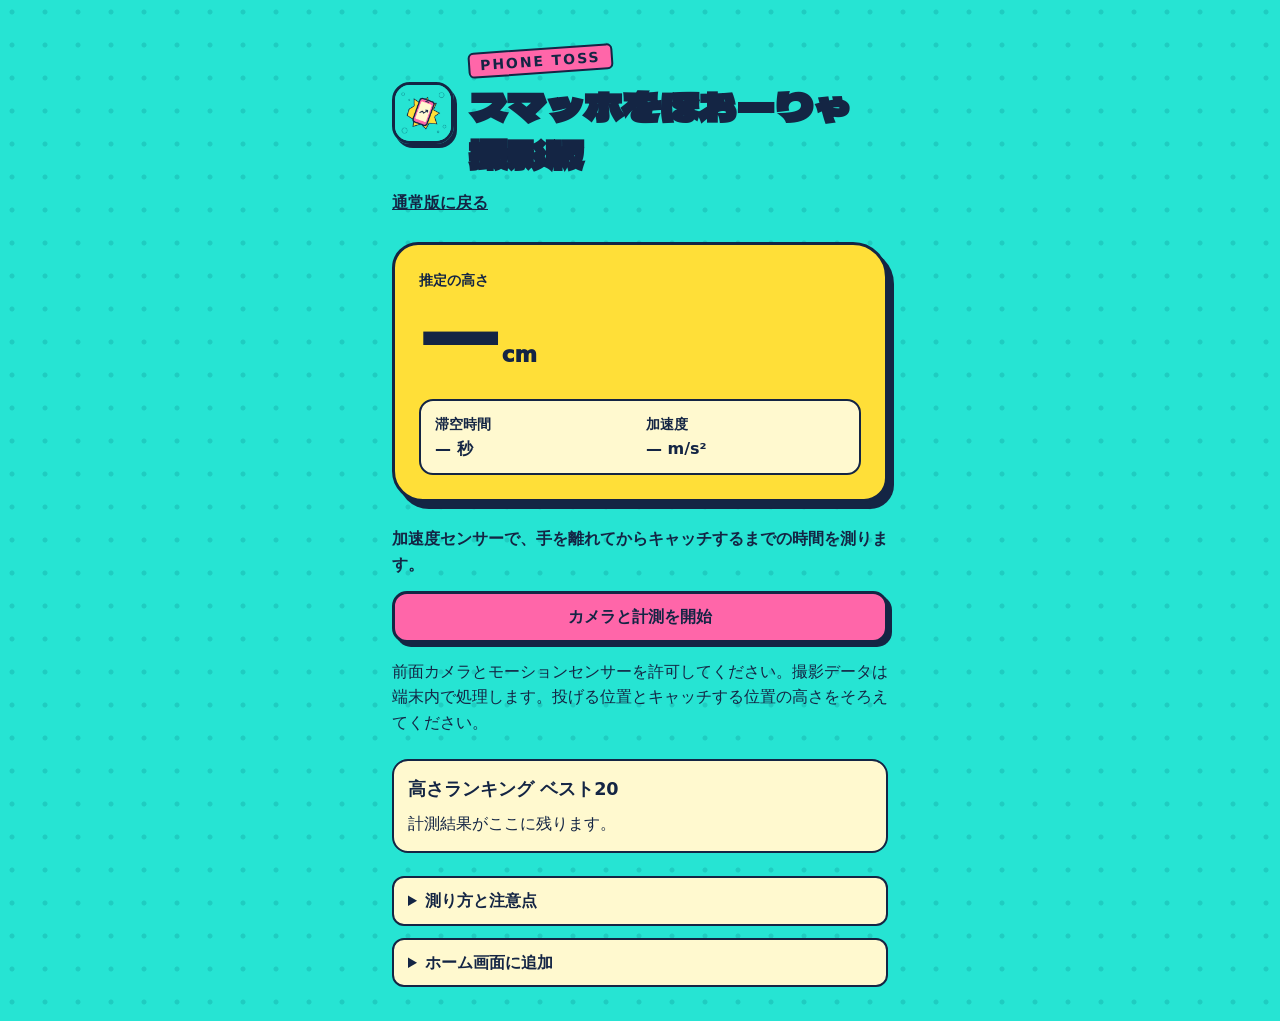
==== camera.html @ 1c97ed09 "Add top twenty rankings and a camera edition" ====
<!doctype html>
<html lang="ja">
<meta charset="utf-8">
<meta name="viewport" content="width=device-width, initial-scale=1">
<meta name="theme-color" content="#26e4d3">
<link rel="manifest" href="./camera.webmanifest">
<link rel="apple-touch-icon" href="./icon-180.png?v=2">
<link rel="icon" type="image/png" href="./icon-192.png">
<title>スマッホをほおーりゃ 撮影版 | Phone Toss</title>
<link rel="stylesheet" href="https://fonts.googleapis.com/css2?family=Dela+Gothic+One&amp;display=swap">
<link rel="stylesheet" href="./style.css">

<main>
<header><img src="./icon-192.png" width="62" height="62" alt=""><div><div class="brand" lang="en">Phone Toss</div><h1 class="camera-title">スマッホをほおーりゃ 撮影版</h1></div></header>
<a class="version" href="./">通常版に戻る</a>
<section class="panel" aria-label="測定結果">
<div class="label" id="label">推定の高さ</div><div class="score"><span id="height">—</span><span class="unit">cm</span></div>
<div class="metrics"><div><div class="label">滞空時間</div><div class="metric" id="duration">— 秒</div></div>
<div><div class="label">加速度</div><div class="metric" id="accel">— m/s²</div></div></div>
</section>
<p class="status" id="status" role="status">加速度センサーで、手を離れてからキャッチするまでの時間を測ります。</p>
<button id="start">カメラと計測を開始</button>
<p>前面カメラとモーションセンサーを許可してください。撮影データは端末内で処理します。投げる位置とキャッチする位置の高さをそろえてください。</p>
<section id="shots" hidden aria-labelledby="shots-title">
<h2 id="shots-title">キャッチの瞬間</h2>
<canvas id="photo" aria-label="スタンプ付きの選択画像"></canvas>
<label for="frame">コマ送り</label>
<input type="range" id="frame" min="0" max="0" value="0">
<output id="frame-number" for="frame"></output>
<button id="download" type="button">写真を保存</button>
<button id="share" type="button" hidden>写真を共有</button>
<p id="photo-status" role="status"></p>
</section>
<section id="records" aria-labelledby="records-title">
<h2 id="records-title">高さランキング ベスト20</h2>
<p id="history-empty">計測結果がここに残ります。</p>
<ol id="history" aria-label="高さ順の計測結果"></ol>
</section>
<details><summary>測り方と注意点</summary>
<p>許可を求められたら、モーションセンサーを許可してください。計測待機中に端末を上に軽く放り、手を離した位置と同じ高さでキャッチします。</p>
<p>加速度がほぼゼロになった時刻からキャッチまでの時間を <var>t</var> として、最高点までの高さを 9.80665 × <var>t</var>² ÷ 8 で推定します。端末の回転やセンサーの更新間隔で誤差が出ます。床への衝突もキャッチと判定されることがあります。</p>
<small>端末の落下や破損を防ぐため、周りに人のいない柔らかい場所で低く試してください。</small>
</details>
<details><summary>ホーム画面に追加</summary>
<p><strong>iPhone（Safari）</strong>　共有メニューから「ホーム画面に追加」を選びます。「Webアプリとして開く」が表示されたらオンにして「追加」を押します。</p>
<p><strong>Android（Chrome）</strong>　右上のメニューから「ホーム画面に追加」または「アプリをインストール」を選びます。</p>
</details>
</main>
<script type="module" src="./app.js"></script>
</html>
---- style.css ----
*{box-sizing:border-box}
:root{--ink:#142544;--paper:#fff9cf;--yellow:#ffdf38;--pink:#ff66a9}
body{margin:0;color:var(--ink);background:#26e4d3 radial-gradient(circle at 12px 12px,#129c9b55 2px,transparent 3px) 0 0/33px 33px;font:1rem/1.6 system-ui,sans-serif}
main{max-width:540px;margin:auto;padding:clamp(24px,6vw,48px) 22px 34px}
header{display:flex;align-items:center;gap:14px}
header img{width:62px;height:62px;border:3px solid var(--ink);border-radius:18px;box-shadow:3px 4px var(--ink)}
.brand{display:inline-block;background:var(--pink);border:2px solid var(--ink);padding:0 10px;border-radius:6px;font-size:.875rem;letter-spacing:.14em;text-transform:uppercase;font-weight:900;transform:rotate(-4deg)}
h1{font-size:clamp(1.25rem,5.7vw,2.5rem);margin:.2em 0 0;letter-spacing:-.045em;line-height:1.2;font-weight:950}
.panel{border:3px solid var(--ink);border-radius:26px 35px 24px 31px;background:var(--yellow);padding:24px;margin-top:26px;box-shadow:6px 7px var(--ink)}
.label{font-size:.875rem;font-weight:800}
.score{font-size:clamp(3.6rem,15vw,5rem);font-weight:950;line-height:1.1;letter-spacing:-.06em;font-variant-numeric:tabular-nums}
.unit{font-size:1.35rem;margin-left:.35em;letter-spacing:0}
.metrics{display:grid;grid-template-columns:1fr 1fr;gap:12px;margin-top:20px;padding:12px 14px;border:2px solid var(--ink);border-radius:14px;background:var(--paper)}
.metric{font-variant-numeric:tabular-nums;font-weight:800}
.status{margin:24px 0 13px;min-height:3.2em;font-weight:650}
button{width:100%;font:inherit;font-weight:900;min-height:52px;padding:10px 16px;border:3px solid var(--ink);border-radius:15px;cursor:pointer;color:var(--ink);box-shadow:4px 4px var(--ink)}
button:active:enabled{transform:translate(3px,3px);box-shadow:1px 1px var(--ink)}
#start{background:var(--pink)}
#records{margin-top:24px;border:2px solid var(--ink);border-radius:16px;background:var(--paper);padding:14px}
#records h2{font-size:1.1rem;margin:0 0 8px}
#records p{margin:0}
#history{list-style:none;padding:0;margin:0;max-height:18rem;overflow:auto}
#history li{display:flex;justify-content:space-between;align-items:baseline;gap:8px;flex-wrap:wrap;padding:8px 0;border-top:1px solid var(--ink)}
#history time{font-size:.875rem}
button:disabled{opacity:.6;cursor:default}
button:focus-visible,summary:focus-visible{outline:3px solid var(--ink);outline-offset:5px}
details{border:2px solid var(--ink);border-radius:12px;background:var(--paper);padding:10px 14px;margin-top:12px}
details:first-of-type{margin-top:23px}
summary{cursor:pointer;font-weight:800}
small{font-size:.875rem}

.version{display:inline-block;margin-top:12px;color:var(--ink);font-weight:800}
#shots{margin-top:24px;background:var(--paper);border:3px solid var(--ink);padding:14px;border-radius:17px}
#shots h2{margin:0 0 10px}
#shots canvas{display:block;width:100%;height:auto;max-height:55vh;object-fit:contain;background:var(--ink);border-radius:10px}
#frame{width:100%;min-height:44px;accent-color:#d01773}
#shots button{margin-top:10px;background:var(--pink)}
.camera-title,#shots h2{font-family:"Dela Gothic One",system-ui,sans-serif}
#history{list-style:decimal;padding-left:1.85rem}
#history li{display:list-item}
#history time{margin-left:.6rem}
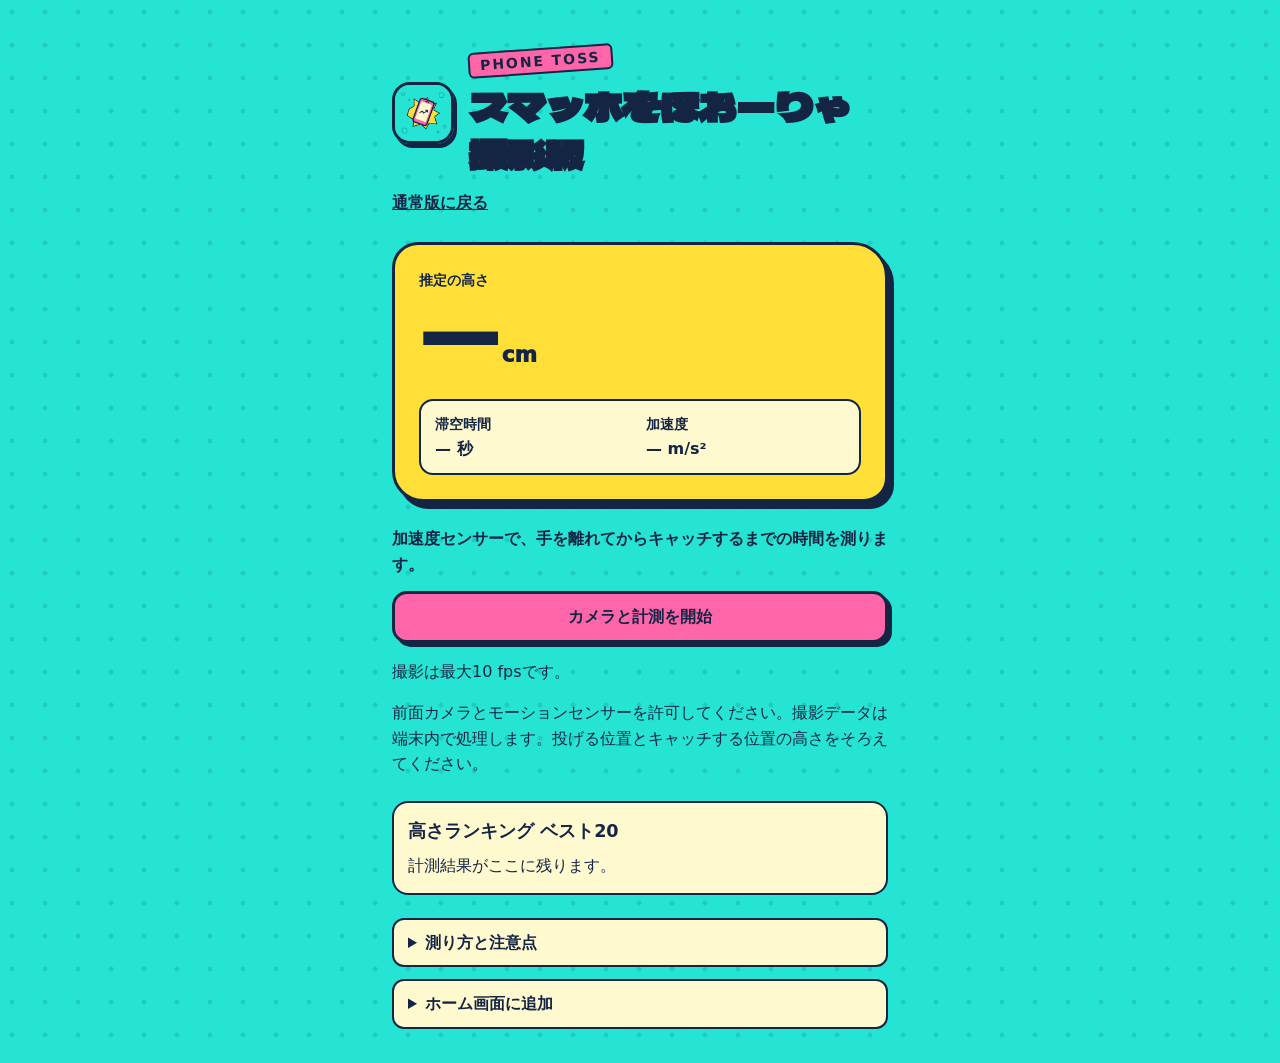
==== commit bcc7013a: "Capture at 10 fps and request shortest camera exposure" ====
--- a/camera.html
+++ b/camera.html
@@ -20,6 +20,7 @@
 </section>
 <p class="status" id="status" role="status">加速度センサーで、手を離れてからキャッチするまでの時間を測ります。</p>
 <button id="start">カメラと計測を開始</button>
+<p id="camera-settings" role="status">撮影は最大10 fpsです。</p>
 <p>前面カメラとモーションセンサーを許可してください。撮影データは端末内で処理します。投げる位置とキャッチする位置の高さをそろえてください。</p>
 <section id="shots" hidden aria-labelledby="shots-title">
 <h2 id="shots-title">キャッチの瞬間</h2>
@@ -46,5 +47,5 @@
 <p><strong>Android（Chrome）</strong>　右上のメニューから「ホーム画面に追加」または「アプリをインストール」を選びます。</p>
 </details>
 </main>
-<script type="module" src="./app.js"></script>
+<script type="module" src="./app.js?v=10fps"></script>
 </html>
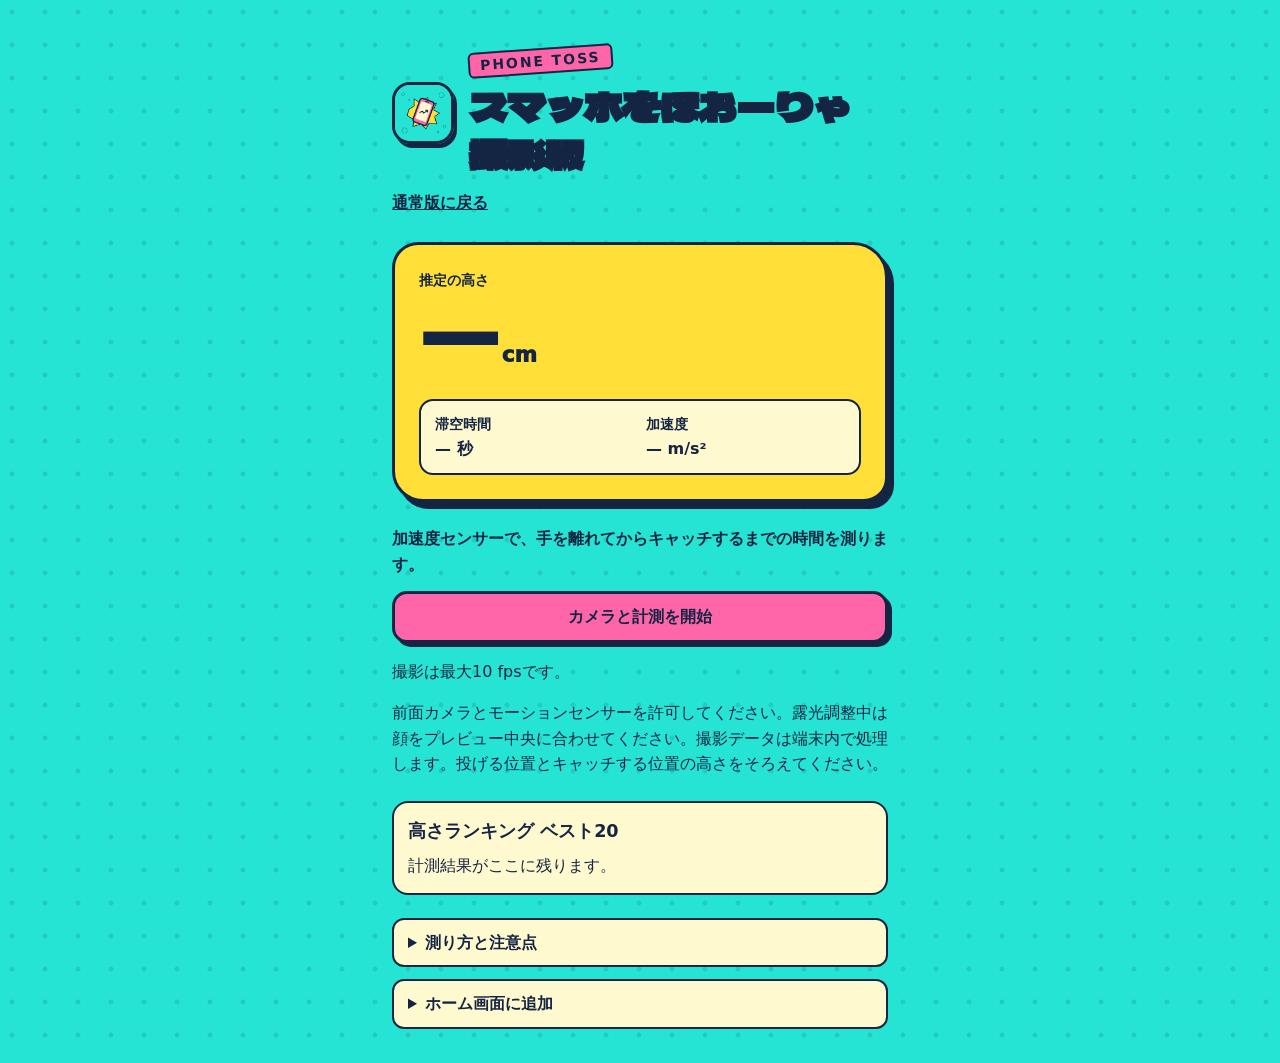
==== commit ad2e4ad7: "Tune short camera exposure for indoor lighting" ====
--- a/camera.html
+++ b/camera.html
@@ -20,8 +20,9 @@
 </section>
 <p class="status" id="status" role="status">加速度センサーで、手を離れてからキャッチするまでの時間を測ります。</p>
 <button id="start">カメラと計測を開始</button>
+<video id="camera-preview" muted playsinline hidden aria-label="前面カメラのプレビュー"></video>
 <p id="camera-settings" role="status">撮影は最大10 fpsです。</p>
-<p>前面カメラとモーションセンサーを許可してください。撮影データは端末内で処理します。投げる位置とキャッチする位置の高さをそろえてください。</p>
+<p>前面カメラとモーションセンサーを許可してください。露光調整中は顔をプレビュー中央に合わせてください。撮影データは端末内で処理します。投げる位置とキャッチする位置の高さをそろえてください。</p>
 <section id="shots" hidden aria-labelledby="shots-title">
 <h2 id="shots-title">キャッチの瞬間</h2>
 <canvas id="photo" aria-label="スタンプ付きの選択画像"></canvas>
@@ -47,5 +48,5 @@
 <p><strong>Android（Chrome）</strong>　右上のメニューから「ホーム画面に追加」または「アプリをインストール」を選びます。</p>
 </details>
 </main>
-<script type="module" src="./app.js?v=10fps"></script>
+<script type="module" src="./app.js?v=indoor-exposure"></script>
 </html>
--- a/style.css
+++ b/style.css
@@ -40,3 +40,5 @@
 #history{list-style:decimal;padding-left:1.85rem}
 #history li{display:list-item}
 #history time{margin-left:.6rem}
+#camera-preview{display:block;width:100%;max-width:220px;max-height:24vh;margin:16px auto 0;border:2px solid var(--ink);border-radius:12px;transform:scaleX(-1);object-fit:contain}
+#camera-preview[hidden]{display:none}
